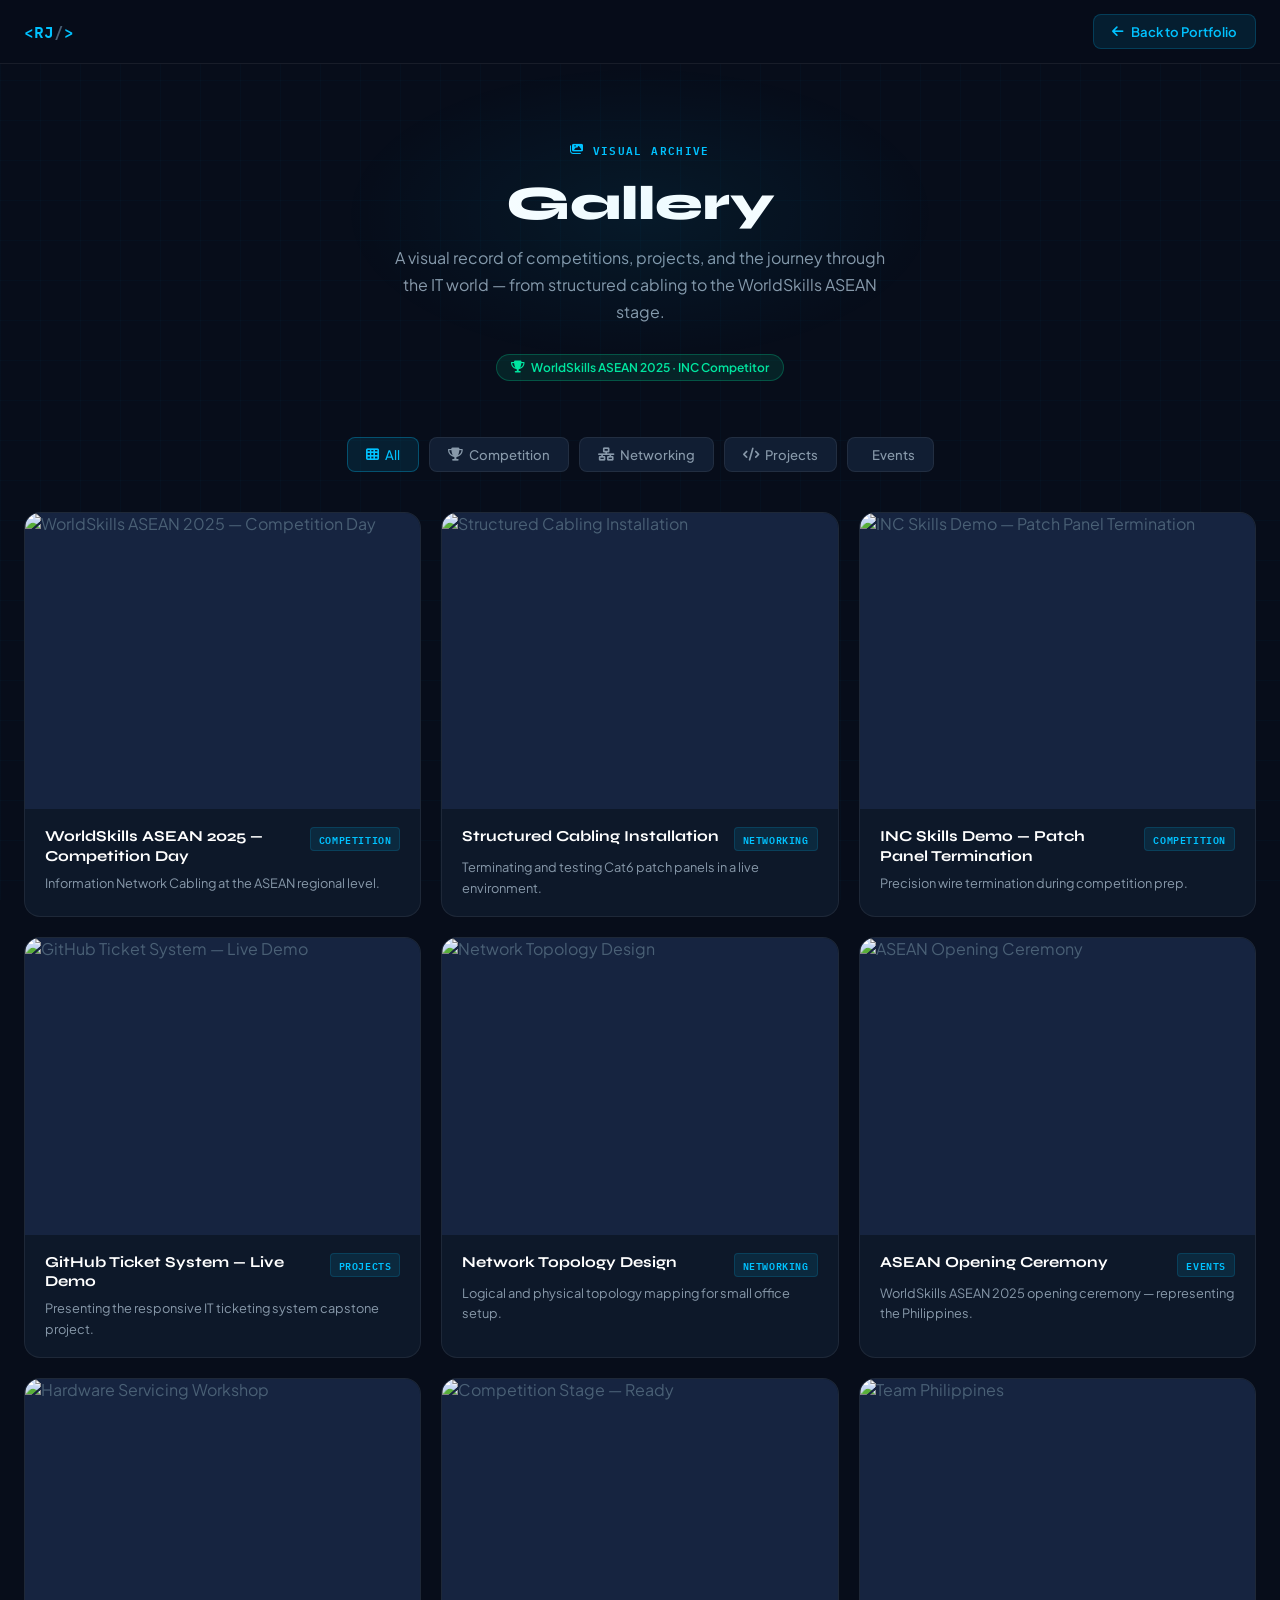
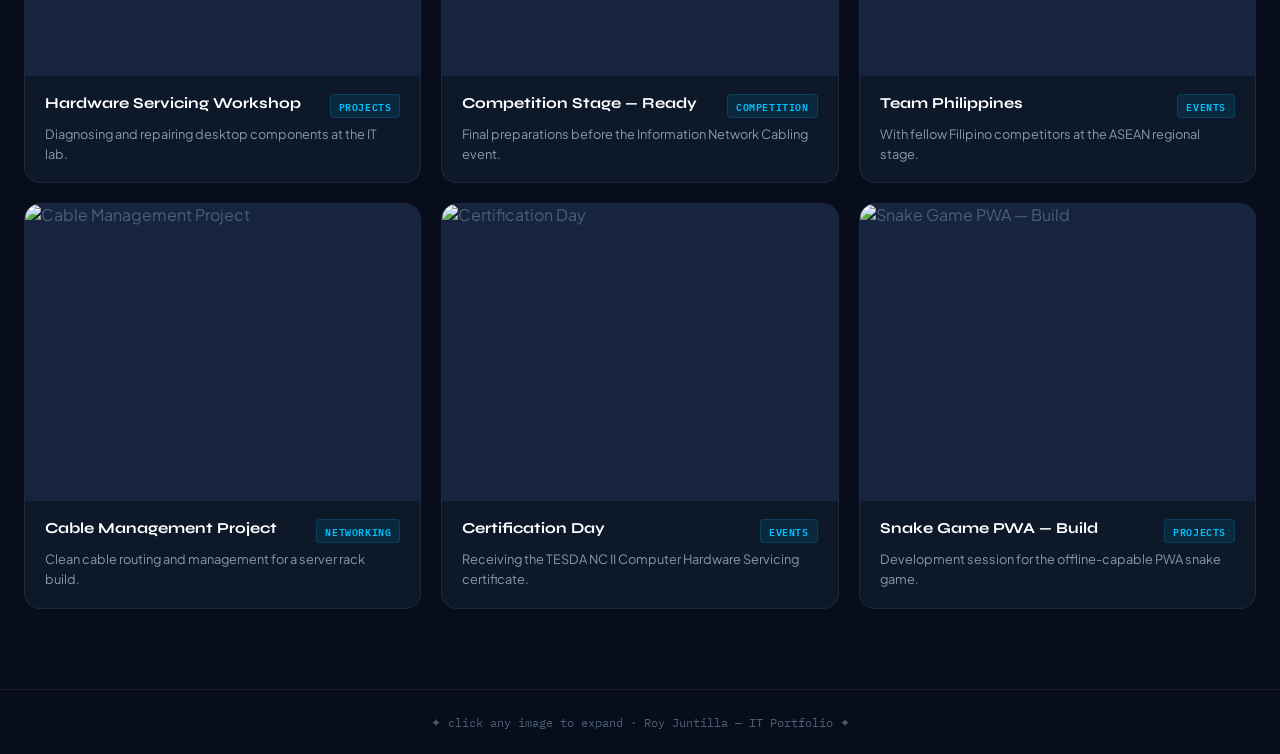
==== gallery.html @ 0a697041 "Add files via upload" ====
<!DOCTYPE html>
<html lang="en">
<head>
  <meta charset="UTF-8">
  <meta name="viewport" content="width=device-width, initial-scale=1.0">
  <title>RJ Space | Gallery — WorldSkills ASEAN 2025</title>
  <link rel="stylesheet" href="https://cdnjs.cloudflare.com/ajax/libs/font-awesome/6.5.1/css/all.min.css">
  <style>
    @import url('https://fonts.googleapis.com/css2?family=Syne:wght@400;600;700;800&family=IBM+Plex+Mono:wght@400;500;600&family=Plus+Jakarta+Sans:wght@300;400;500;600&display=swap');

    :root {
      --navy:      #070d1a;
      --navy-2:    #0d1829;
      --navy-3:    #111e33;
      --navy-4:    #162440;
      --border:    rgba(255,255,255,0.07);
      --border-md: rgba(255,255,255,0.12);
      --blue:      #00c2ff;
      --blue-dim:  rgba(0,194,255,0.1);
      --blue-glow: rgba(0,194,255,0.25);
      --green:     #00e5a0;
      --text:      #e2e8f0;
      --text-dim:  #8899aa;
      --text-muted:#4a6075;
      --white:     #ffffff;
    }

    *, *::before, *::after { margin:0; padding:0; box-sizing:border-box; }
    html { scroll-behavior:smooth; }
    body {
      font-family: 'Plus Jakarta Sans', sans-serif;
      background: var(--navy);
      color: var(--text);
      min-height: 100vh;
      overflow-x: hidden;
    }
    body::before {
      content:'';
      position:fixed; inset:0;
      background-image:
        linear-gradient(rgba(0,194,255,0.025) 1px, transparent 1px),
        linear-gradient(90deg, rgba(0,194,255,0.025) 1px, transparent 1px);
      background-size:40px 40px;
      pointer-events:none; z-index:0;
    }

    /* NAV */
    nav {
      position:sticky; top:0; z-index:100;
      background: rgba(7,13,26,0.9);
      backdrop-filter: blur(20px);
      border-bottom: 1px solid var(--border);
      padding: 0 24px;
      display: flex;
      align-items: center;
      justify-content: space-between;
      height: 64px;
    }
    .logo {
      font-family:'IBM Plex Mono',monospace;
      font-size:1rem; font-weight:600;
      color:var(--blue);
    }
    .back-btn {
      display:inline-flex; align-items:center; gap:8px;
      background:var(--blue-dim);
      border:1px solid rgba(0,194,255,0.2);
      color:var(--blue);
      padding:8px 18px;
      border-radius:8px;
      font-size:0.82rem; font-weight:600;
      cursor:pointer;
      transition:all 0.25s ease;
      font-family:'Plus Jakarta Sans',sans-serif;
    }
    .back-btn:hover { background:rgba(0,194,255,0.18); transform:translateX(-2px); }

    /* HERO BANNER */
    .gallery-hero {
      text-align:center;
      padding: 72px 24px 56px;
      position:relative;
      z-index:1;
    }
    .gallery-hero::before {
      content:'';
      position:absolute;
      top:0; left:50%; transform:translateX(-50%);
      width:600px; height:300px;
      background: radial-gradient(ellipse, rgba(0,194,255,0.07) 0%, transparent 70%);
      pointer-events:none;
    }
    .gallery-hero .eyebrow {
      font-family:'IBM Plex Mono',monospace;
      font-size:0.7rem; font-weight:600;
      letter-spacing:0.12em; text-transform:uppercase;
      color:var(--blue); margin-bottom:16px;
      display:inline-flex; align-items:center; gap:8px;
    }
    .gallery-hero h1 {
      font-family:'Syne',sans-serif;
      font-size:clamp(2rem,5vw,3rem);
      font-weight:800; color:var(--white);
      margin-bottom:12px;
    }
    .gallery-hero .sub {
      color:var(--text-dim); font-size:1rem;
      max-width:500px; margin:0 auto 28px;
      line-height:1.7;
    }
    .badge {
      display:inline-flex; align-items:center; gap:6px;
      padding:5px 14px; border-radius:20px;
      font-size:0.75rem; font-weight:600;
      background:rgba(0,229,160,0.1);
      color:var(--green);
      border:1px solid rgba(0,229,160,0.25);
    }

    /* FILTER BAR */
    .filter-bar {
      display:flex; justify-content:center;
      flex-wrap:wrap; gap:10px;
      padding:0 24px 40px;
      position:relative; z-index:1;
    }
    .filter-btn {
      background:var(--navy-3);
      border:1px solid var(--border);
      color:var(--text-dim);
      padding:8px 18px;
      border-radius:8px;
      font-size:0.82rem; font-weight:500;
      cursor:pointer;
      transition:all 0.25s ease;
      font-family:'Plus Jakarta Sans',sans-serif;
      display:flex; align-items:center; gap:6px;
    }
    .filter-btn:hover { border-color:var(--border-md); color:var(--text); transform:translateY(-1px); }
    .filter-btn.active {
      background:var(--blue-dim);
      border-color:rgba(0,194,255,0.3);
      color:var(--blue);
    }

    /* GRID */
    .gallery-wrap {
      max-width:1400px;
      margin:0 auto;
      padding:0 24px 80px;
      position:relative; z-index:1;
    }
    .gallery-grid {
      display:grid;
      grid-template-columns:repeat(auto-fill, minmax(300px, 1fr));
      gap:20px;
    }

    /* CARD */
    .gallery-card {
      background:var(--navy-2);
      border:1px solid var(--border);
      border-radius:16px;
      overflow:hidden;
      transition:all 0.3s cubic-bezier(0.4,0,0.2,1);
      cursor:pointer;
    }
    .gallery-card:hover {
      transform:translateY(-6px);
      border-color:var(--border-md);
      box-shadow:0 20px 40px rgba(0,0,0,0.4);
    }
    .card-img {
      aspect-ratio:4/3;
      overflow:hidden;
      background:var(--navy-4);
      display:flex; align-items:center; justify-content:center;
      color:var(--text-muted);
      position:relative;
    }
    .card-img img {
      width:100%; height:100%;
      object-fit:cover;
      display:block;
      transition:transform 0.5s ease, filter 0.4s ease;
    }
    .gallery-card:hover .card-img img {
      transform:scale(1.05);
      filter:brightness(1.05);
    }
    .card-overlay {
      position:absolute; inset:0;
      background:linear-gradient(0deg, rgba(7,13,26,0.7) 0%, transparent 50%);
      opacity:0;
      transition:opacity 0.3s ease;
      display:flex; align-items:flex-end;
      padding:16px;
    }
    .gallery-card:hover .card-overlay { opacity:1; }
    .overlay-expand {
      color:white; font-size:0.78rem; font-weight:600;
      display:flex; align-items:center; gap:6px;
      font-family:'IBM Plex Mono',monospace;
    }

    .card-body { padding:18px 20px; }
    .card-top {
      display:flex; justify-content:space-between;
      align-items:flex-start; gap:8px; margin-bottom:6px;
    }
    .card-title {
      font-family:'Syne',sans-serif;
      font-size:0.95rem; font-weight:700;
      color:var(--white); line-height:1.3;
    }
    .card-cat {
      font-family:'IBM Plex Mono',monospace;
      font-size:0.62rem; font-weight:600;
      text-transform:uppercase; letter-spacing:0.06em;
      background:var(--blue-dim);
      color:var(--blue);
      border:1px solid rgba(0,194,255,0.15);
      padding:2px 8px; border-radius:4px;
      white-space:nowrap; flex-shrink:0;
    }
    .card-desc {
      font-size:0.8rem; color:var(--text-dim);
      line-height:1.6;
    }

    /* LIGHTBOX */
    .lightbox {
      display:none; position:fixed; inset:0;
      background:rgba(4,8,16,0.96);
      backdrop-filter:blur(20px);
      z-index:1000;
      justify-content:center; align-items:center;
    }
    .lightbox.active { display:flex; animation:fadeIn 0.2s ease; }
    @keyframes fadeIn { from{opacity:0} to{opacity:1} }
    .lb-content {
      max-width:90vw; max-height:90vh;
      position:relative;
      border-radius:16px; overflow:hidden;
      box-shadow:0 40px 60px rgba(0,0,0,0.6);
    }
    .lb-content img {
      display:block; max-width:90vw; max-height:85vh;
      object-fit:contain; border-radius:16px;
    }
    .lb-close {
      position:absolute; top:14px; right:14px;
      width:36px; height:36px;
      background:rgba(0,0,0,0.6); backdrop-filter:blur(4px);
      border-radius:50%;
      display:flex; align-items:center; justify-content:center;
      color:white; font-size:1.2rem;
      cursor:pointer; transition:all 0.2s; border:none;
    }
    .lb-close:hover { background:rgba(0,0,0,0.9); transform:scale(1.05); }
    .lb-caption {
      position:absolute; bottom:0; left:0; right:0;
      background:linear-gradient(0deg, rgba(0,0,0,0.8), transparent);
      color:white; padding:16px 20px;
      font-size:0.85rem; text-align:center;
      font-weight:500;
    }

    /* EMPTY STATE */
    .empty-state {
      grid-column:1/-1;
      text-align:center;
      padding:60px 20px;
      color:var(--text-muted);
    }
    .empty-state i { font-size:2.5rem; margin-bottom:12px; display:block; color:var(--navy-4); }

    /* FOOTER */
    .gallery-footer {
      text-align:center;
      padding:24px;
      border-top:1px solid var(--border);
      color:var(--text-muted);
      font-size:0.78rem;
      font-family:'IBM Plex Mono',monospace;
    }

    @media(max-width:600px) {
      .gallery-hero { padding:48px 20px 36px; }
      .gallery-grid { grid-template-columns:1fr; }
    }
  </style>
</head>
<body>

  <nav>
    <span class="logo">&lt;RJ<span style="color:var(--text-muted);">/</span>&gt;</span>
    <button class="back-btn" id="backBtn"><i class="fas fa-arrow-left"></i> Back to Portfolio</button>
  </nav>

  <div class="gallery-hero">
    <div class="eyebrow"><i class="fas fa-images"></i> Visual Archive</div>
    <h1>Gallery</h1>
    <p class="sub">
      A visual record of competitions, projects, and the journey through
      the IT world — from structured cabling to the WorldSkills ASEAN stage.
    </p>
    <span class="badge"><i class="fas fa-trophy"></i> WorldSkills ASEAN 2025 · INC Competitor</span>
  </div>

  <div class="filter-bar" id="filterBar">
    <button class="filter-btn active" data-filter="all"><i class="fas fa-th"></i> All</button>
    <button class="filter-btn" data-filter="competition"><i class="fas fa-trophy"></i> Competition</button>
    <button class="filter-btn" data-filter="networking"><i class="fas fa-network-wired"></i> Networking</button>
    <button class="filter-btn" data-filter="projects"><i class="fas fa-code"></i> Projects</button>
    <button class="filter-btn" data-filter="events"><i class="fas fa-calendar-star"></i> Events</button>
  </div>

  <div class="gallery-wrap">
    <div class="gallery-grid" id="galleryGrid"></div>
  </div>

  <div class="gallery-footer">
    ✦ click any image to expand · Roy Juntilla — IT Portfolio ✦
  </div>

  <!-- Lightbox -->
  <div class="lightbox" id="lightbox">
    <div class="lb-content">
      <img id="lbImg" src="" alt="">
      <button class="lb-close" id="lbClose"><i class="fas fa-times"></i></button>
      <div class="lb-caption" id="lbCaption"></div>
    </div>
  </div>

  <script>
    // Gallery data — replace imageUrl values with your actual photo paths
    // e.g. "assets/images/worldskills1.jpg"
    const gallery = [
      { id:1, title:"WorldSkills ASEAN 2025 — Competition Day", category:"competition", desc:"Information Network Cabling at the ASEAN regional level.", imageUrl:"https://picsum.photos/id/1/600/450" },
      { id:2, title:"Structured Cabling Installation", category:"networking", desc:"Terminating and testing Cat6 patch panels in a live environment.", imageUrl:"https://picsum.photos/id/20/600/450" },
      { id:3, title:"INC Skills Demo — Patch Panel Termination", category:"competition", desc:"Precision wire termination during competition prep.", imageUrl:"https://picsum.photos/id/96/600/450" },
      { id:4, title:"GitHub Ticket System — Live Demo", category:"projects", desc:"Presenting the responsive IT ticketing system capstone project.", imageUrl:"https://picsum.photos/id/106/600/450" },
      { id:5, title:"Network Topology Design", category:"networking", desc:"Logical and physical topology mapping for small office setup.", imageUrl:"https://picsum.photos/id/29/600/450" },
      { id:6, title:"ASEAN Opening Ceremony", category:"events", desc:"WorldSkills ASEAN 2025 opening ceremony — representing the Philippines.", imageUrl:"https://picsum.photos/id/77/600/450" },
      { id:7, title:"Hardware Servicing Workshop", category:"projects", desc:"Diagnosing and repairing desktop components at the IT lab.", imageUrl:"https://picsum.photos/id/104/600/450" },
      { id:8, title:"Competition Stage — Ready", category:"competition", desc:"Final preparations before the Information Network Cabling event.", imageUrl:"https://picsum.photos/id/169/600/450" },
      { id:9, title:"Team Philippines", category:"events", desc:"With fellow Filipino competitors at the ASEAN regional stage.", imageUrl:"https://picsum.photos/id/64/600/450" },
      { id:10, title:"Cable Management Project", category:"networking", desc:"Clean cable routing and management for a server rack build.", imageUrl:"https://picsum.photos/id/15/600/450" },
      { id:11, title:"Certification Day", category:"events", desc:"Receiving the TESDA NC II Computer Hardware Servicing certificate.", imageUrl:"https://picsum.photos/id/83/600/450" },
      { id:12, title:"Snake Game PWA — Build", category:"projects", desc:"Development session for the offline-capable PWA snake game.", imageUrl:"https://picsum.photos/id/26/600/450" },
    ];

    const grid = document.getElementById('galleryGrid');
    const lightbox = document.getElementById('lightbox');
    const lbImg = document.getElementById('lbImg');
    const lbCaption = document.getElementById('lbCaption');
    const lbClose = document.getElementById('lbClose');

    function esc(s) { return s.replace(/[&<>]/g, m => ({'&':'&amp;','<':'&lt;','>':'&gt;'}[m]||m)); }

    function render(filter) {
      const items = filter === 'all' ? gallery : gallery.filter(i => i.category === filter);
      if (!items.length) {
        grid.innerHTML = `<div class="empty-state"><i class="fas fa-images"></i>No items in this category yet.</div>`;
        return;
      }
      grid.innerHTML = items.map(item => `
        <div class="gallery-card" data-img="${item.imageUrl}" data-title="${esc(item.title)}" data-desc="${esc(item.desc)}">
          <div class="card-img">
            <img src="${item.imageUrl}" alt="${esc(item.title)}" loading="lazy">
            <div class="card-overlay">
              <div class="overlay-expand"><i class="fas fa-expand-alt"></i> View Full</div>
            </div>
          </div>
          <div class="card-body">
            <div class="card-top">
              <div class="card-title">${esc(item.title)}</div>
              <div class="card-cat">${item.category}</div>
            </div>
            <div class="card-desc">${esc(item.desc)}</div>
          </div>
        </div>
      `).join('');

      grid.querySelectorAll('.gallery-card').forEach(card => {
        card.addEventListener('click', () => {
          lbImg.src = card.dataset.img;
          lbCaption.textContent = card.dataset.title + (card.dataset.desc ? ' — ' + card.dataset.desc : '');
          lightbox.classList.add('active');
          document.body.style.overflow = 'hidden';
        });
      });
    }

    // Filters
    document.getElementById('filterBar').addEventListener('click', e => {
      const btn = e.target.closest('.filter-btn');
      if (!btn) return;
      document.querySelectorAll('.filter-btn').forEach(b => b.classList.remove('active'));
      btn.classList.add('active');
      render(btn.dataset.filter);
    });

    // Lightbox close
    function closeLb() {
      lightbox.classList.remove('active');
      document.body.style.overflow = '';
      setTimeout(() => { lbImg.src = ''; }, 200);
    }
    lbClose.addEventListener('click', closeLb);
    lightbox.addEventListener('click', e => { if (e.target === lightbox) closeLb(); });
    document.addEventListener('keydown', e => { if (e.key === 'Escape') closeLb(); });

    // Back button
    document.getElementById('backBtn').addEventListener('click', () => {
      if (document.referrer) window.history.back();
      else window.location.href = 'homepage.html';
    });

    render('all');
  </script>
</body>
</html>
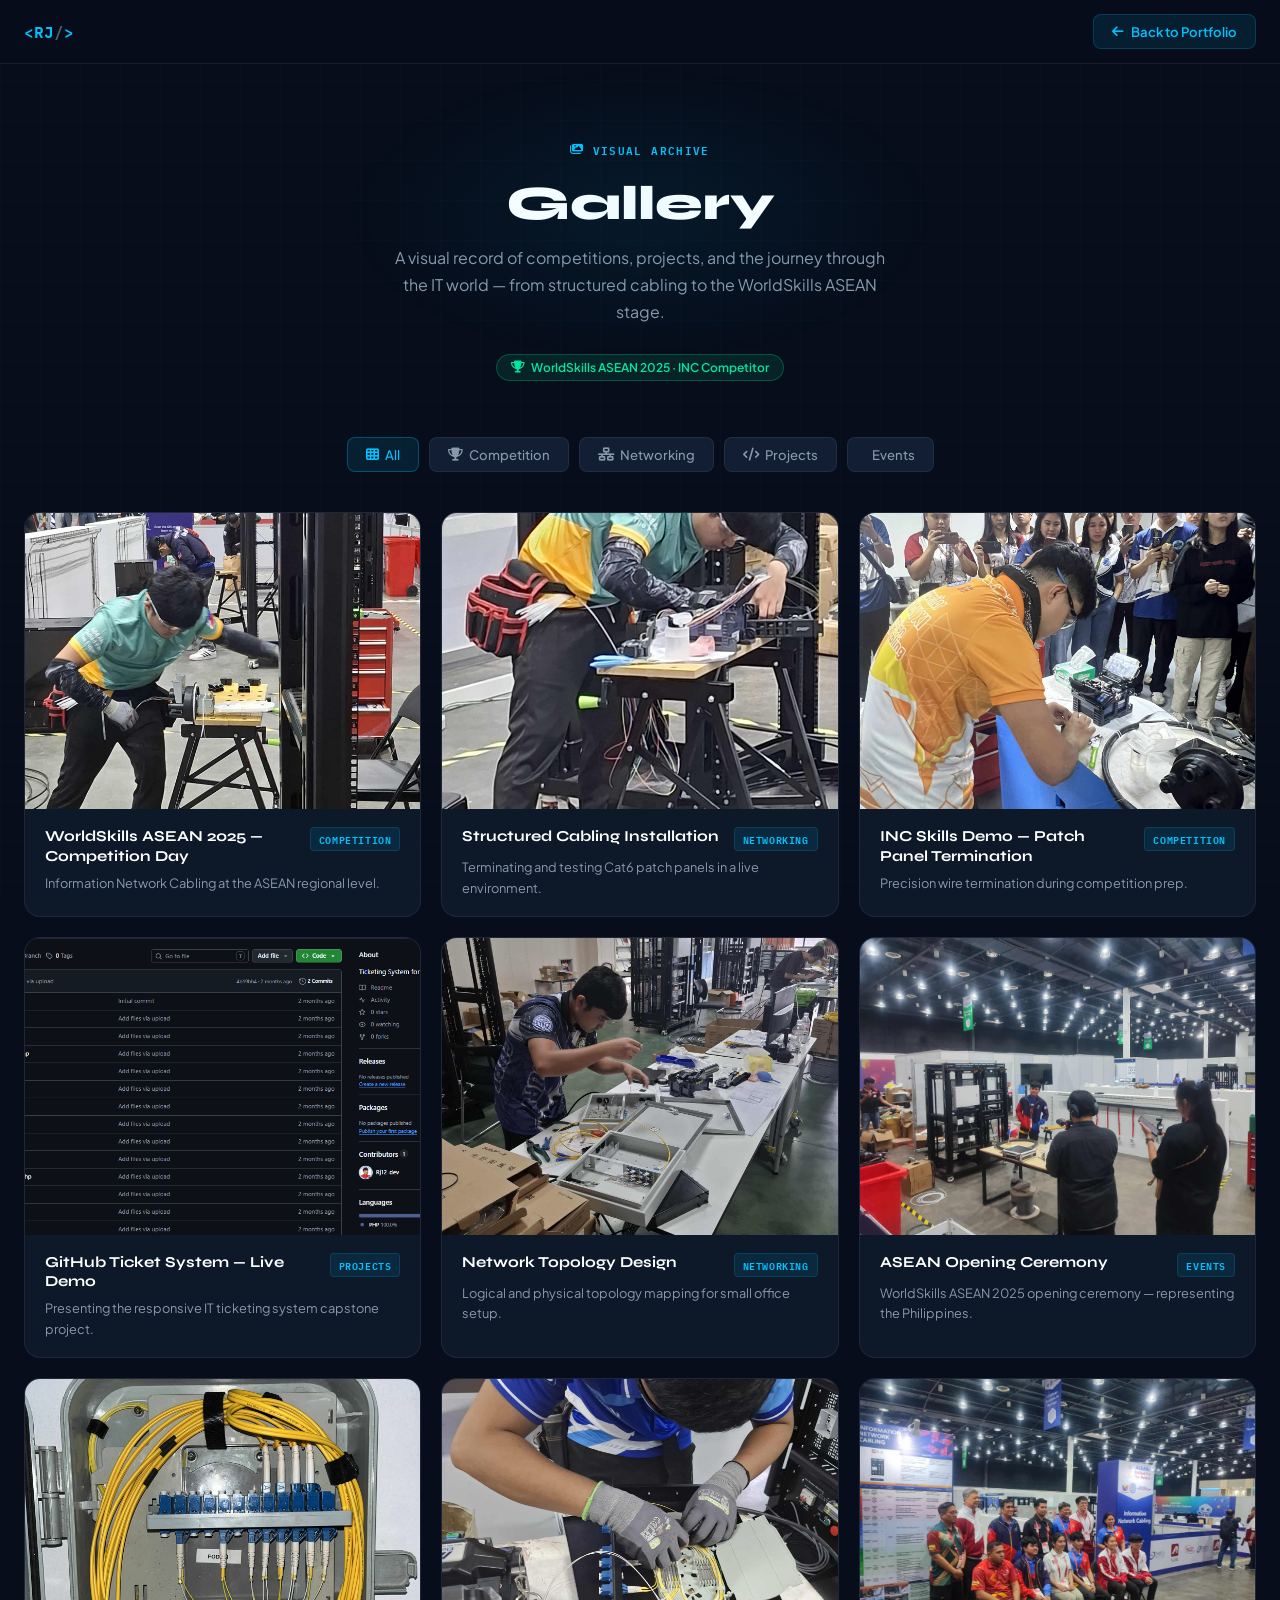
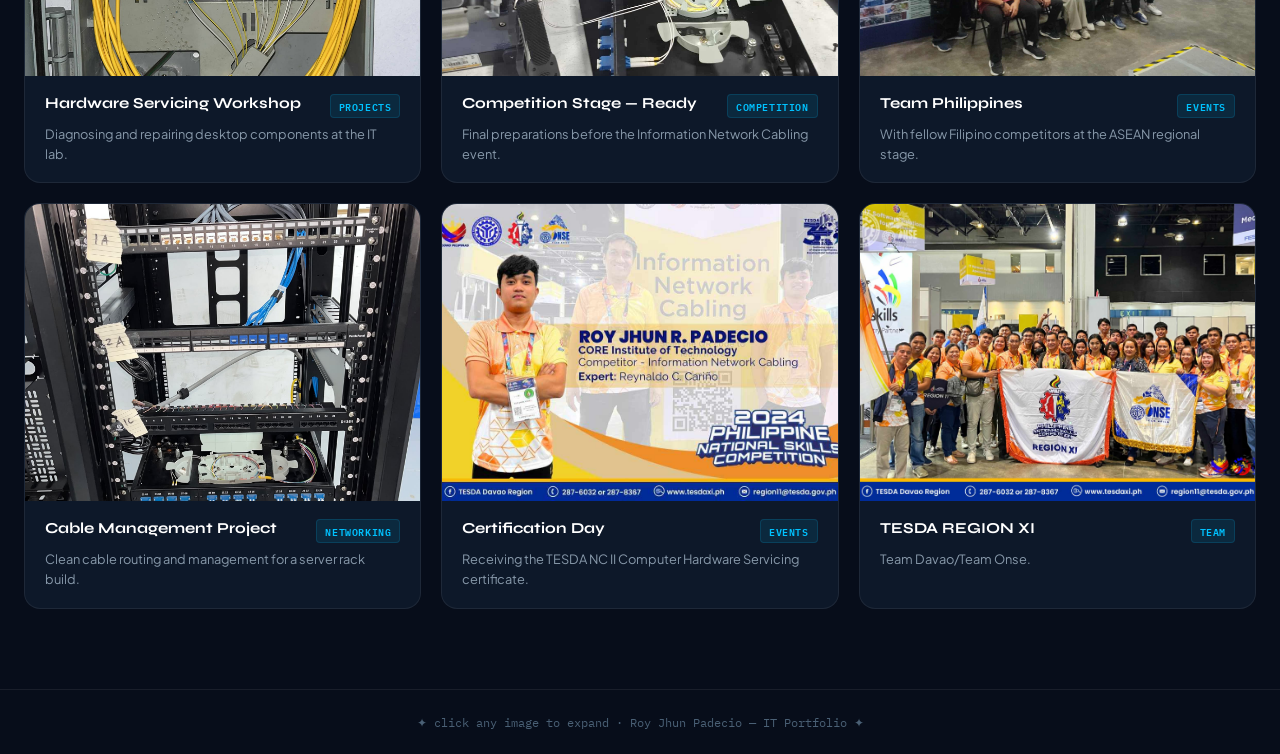
==== commit a183d6e8: "gallery.html" ====
--- a/gallery.html
+++ b/gallery.html
@@ -285,9 +285,24 @@
       font-family:'IBM Plex Mono',monospace;
     }
 
-    @media(max-width:600px) {
+    /* Keyboard focus */
+    *:focus-visible {
+      outline: 2px solid var(--blue);
+      outline-offset: 3px;
+      border-radius: 4px;
+    }
+
+    @media(max-width: 900px) {
+      .gallery-grid { grid-template-columns: repeat(2, 1fr); gap: 16px; }
+    }
+    @media(max-width: 600px) {
       .gallery-hero { padding:48px 20px 36px; }
-      .gallery-grid { grid-template-columns:1fr; }
+      .gallery-grid { grid-template-columns: 1fr; gap: 14px; }
+      .gallery-wrap { padding: 0 16px 60px; }
+      .filter-bar { padding: 0 16px 28px; gap: 8px; }
+      .filter-btn { padding: 8px 14px; font-size: 0.78rem; min-height: 40px; }
+      nav { padding: 0 16px; }
+      .gallery-hero h1 { font-size: clamp(1.6rem, 8vw, 2.4rem); }
     }
   </style>
 </head>
@@ -321,7 +336,7 @@
   </div>
 
   <div class="gallery-footer">
-    ✦ click any image to expand · Roy Juntilla — IT Portfolio ✦
+    ✦ click any image to expand · Roy Jhun Padecio — IT Portfolio ✦
   </div>
 
   <!-- Lightbox -->
@@ -337,18 +352,18 @@
     // Gallery data — replace imageUrl values with your actual photo paths
     // e.g. "assets/images/worldskills1.jpg"
     const gallery = [
-      { id:1, title:"WorldSkills ASEAN 2025 — Competition Day", category:"competition", desc:"Information Network Cabling at the ASEAN regional level.", imageUrl:"https://picsum.photos/id/1/600/450" },
-      { id:2, title:"Structured Cabling Installation", category:"networking", desc:"Terminating and testing Cat6 patch panels in a live environment.", imageUrl:"https://picsum.photos/id/20/600/450" },
-      { id:3, title:"INC Skills Demo — Patch Panel Termination", category:"competition", desc:"Precision wire termination during competition prep.", imageUrl:"https://picsum.photos/id/96/600/450" },
-      { id:4, title:"GitHub Ticket System — Live Demo", category:"projects", desc:"Presenting the responsive IT ticketing system capstone project.", imageUrl:"https://picsum.photos/id/106/600/450" },
-      { id:5, title:"Network Topology Design", category:"networking", desc:"Logical and physical topology mapping for small office setup.", imageUrl:"https://picsum.photos/id/29/600/450" },
-      { id:6, title:"ASEAN Opening Ceremony", category:"events", desc:"WorldSkills ASEAN 2025 opening ceremony — representing the Philippines.", imageUrl:"https://picsum.photos/id/77/600/450" },
-      { id:7, title:"Hardware Servicing Workshop", category:"projects", desc:"Diagnosing and repairing desktop components at the IT lab.", imageUrl:"https://picsum.photos/id/104/600/450" },
-      { id:8, title:"Competition Stage — Ready", category:"competition", desc:"Final preparations before the Information Network Cabling event.", imageUrl:"https://picsum.photos/id/169/600/450" },
-      { id:9, title:"Team Philippines", category:"events", desc:"With fellow Filipino competitors at the ASEAN regional stage.", imageUrl:"https://picsum.photos/id/64/600/450" },
-      { id:10, title:"Cable Management Project", category:"networking", desc:"Clean cable routing and management for a server rack build.", imageUrl:"https://picsum.photos/id/15/600/450" },
-      { id:11, title:"Certification Day", category:"events", desc:"Receiving the TESDA NC II Computer Hardware Servicing certificate.", imageUrl:"https://picsum.photos/id/83/600/450" },
-      { id:12, title:"Snake Game PWA — Build", category:"projects", desc:"Development session for the offline-capable PWA snake game.", imageUrl:"https://picsum.photos/id/26/600/450" },
+      { id:1, title:"WorldSkills ASEAN 2025 — Competition Day", category:"competition", desc:"Information Network Cabling at the ASEAN regional level.", imageUrl:"assets/images/comp1.jpg" },
+      { id:2, title:"Structured Cabling Installation", category:"networking", desc:"Terminating and testing Cat6 patch panels in a live environment.", imageUrl:"assets/images/comp2.jpg" },
+      { id:3, title:"INC Skills Demo — Patch Panel Termination", category:"competition", desc:"Precision wire termination during competition prep.", imageUrl:"assets/images/comp6.jpg" },
+      { id:4, title:"GitHub Ticket System — Live Demo", category:"projects", desc:"Presenting the responsive IT ticketing system capstone project.", imageUrl:"assets/images/git1.png" },
+      { id:5, title:"Network Topology Design", category:"networking", desc:"Logical and physical topology mapping for small office setup.", imageUrl:"assets/images/comp5.jpg" },
+      { id:6, title:"ASEAN Opening Ceremony", category:"events", desc:"WorldSkills ASEAN 2025 opening ceremony — representing the Philippines.", imageUrl:"assets/images/open1.jpg" },
+      { id:7, title:"Hardware Servicing Workshop", category:"projects", desc:"Diagnosing and repairing desktop components at the IT lab.", imageUrl:"assets/images/comp7.jpg" },
+      { id:8, title:"Competition Stage — Ready", category:"competition", desc:"Final preparations before the Information Network Cabling event.", imageUrl:"assets/images/comp8.jpg" },
+      { id:9, title:"Team Philippines", category:"events", desc:"With fellow Filipino competitors at the ASEAN regional stage.", imageUrl:"assets/images/comp9.jpg" },
+      { id:10, title:"Cable Management Project", category:"networking", desc:"Clean cable routing and management for a server rack build.", imageUrl:"assets/images/rack1.jpg" },
+      { id:11, title:"Certification Day", category:"events", desc:"Receiving the TESDA NC II Computer Hardware Servicing certificate.", imageUrl:"assets/images/cert.jpg" },
+      { id:12, title:"TESDA REGION XI ", category:"TEAM", desc:"Team Davao/Team Onse.", imageUrl:"assets/images/dvo.jpg" },
     ];
 
     const grid = document.getElementById('galleryGrid');
@@ -414,8 +429,7 @@
 
     // Back button
     document.getElementById('backBtn').addEventListener('click', () => {
-      if (document.referrer) window.history.back();
-      else window.location.href = 'homepage.html';
+      window.location.href = 'index.html';
     });
 
     render('all');
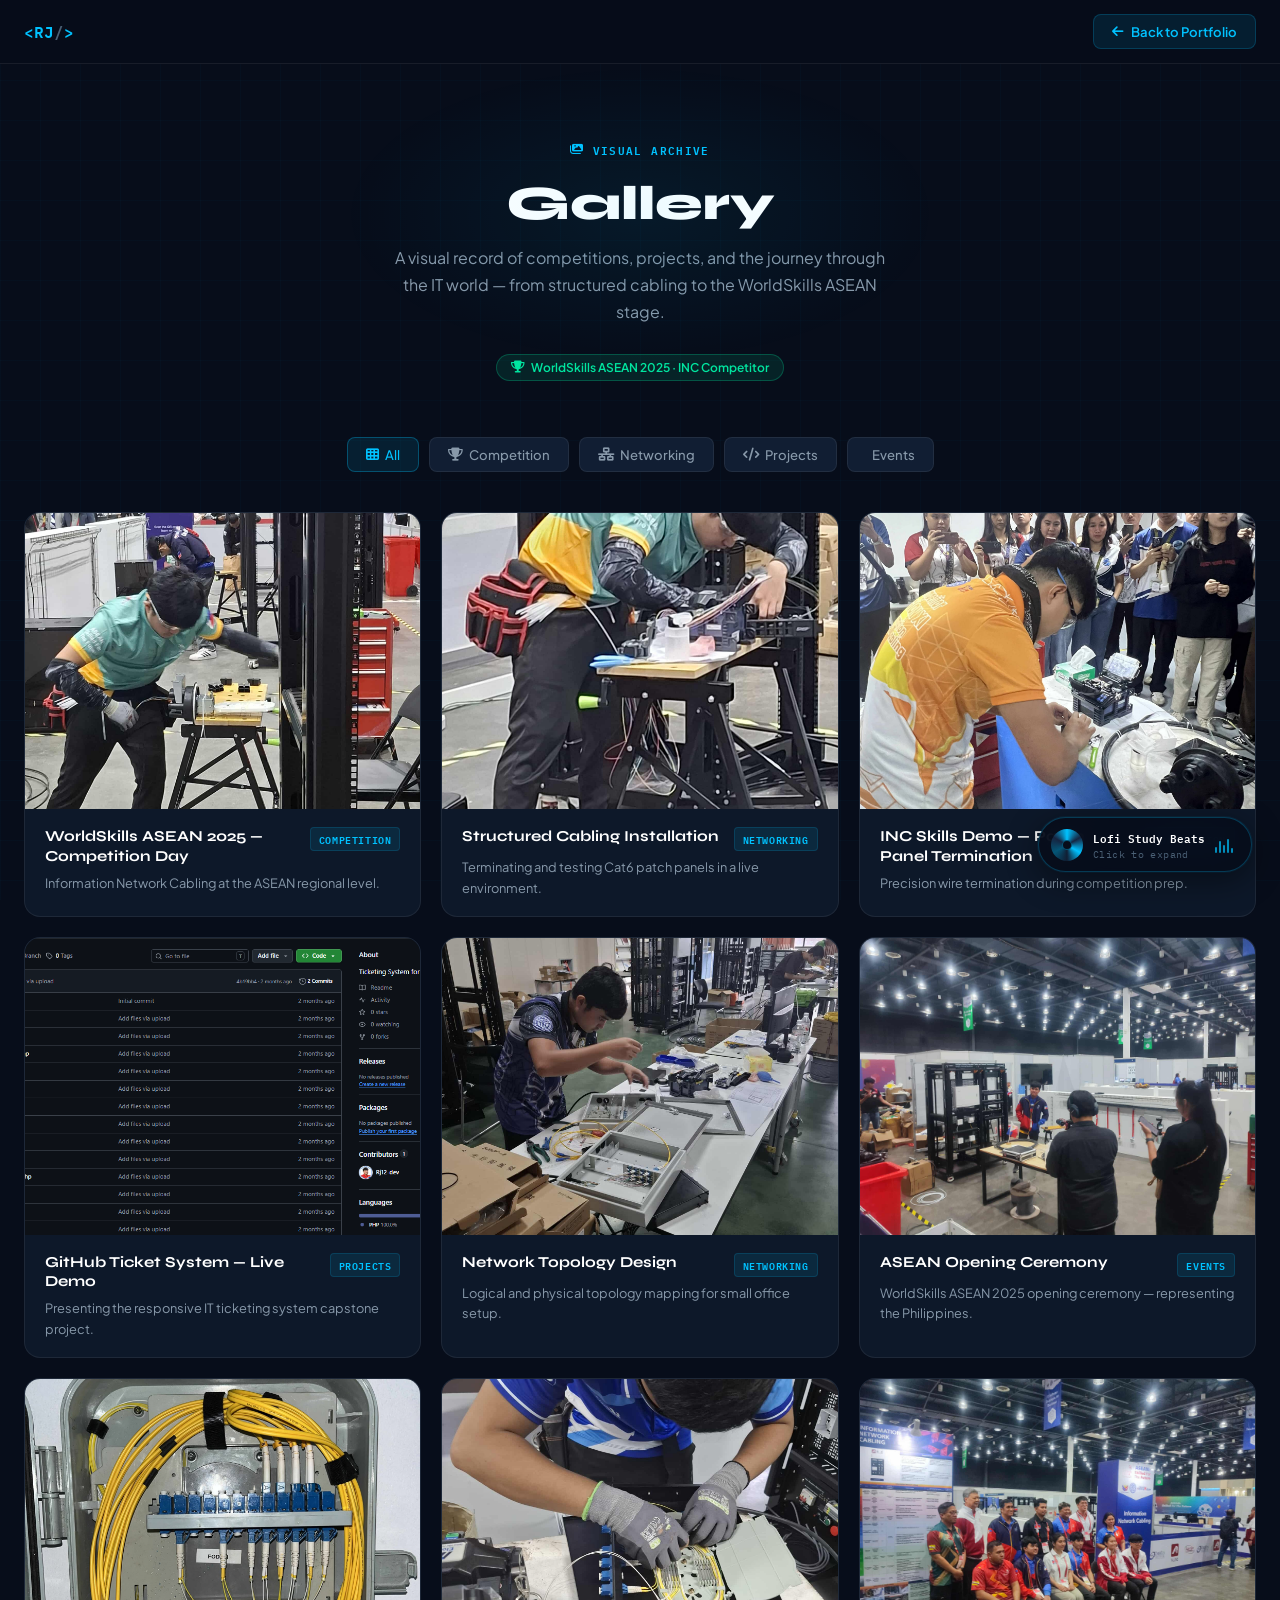
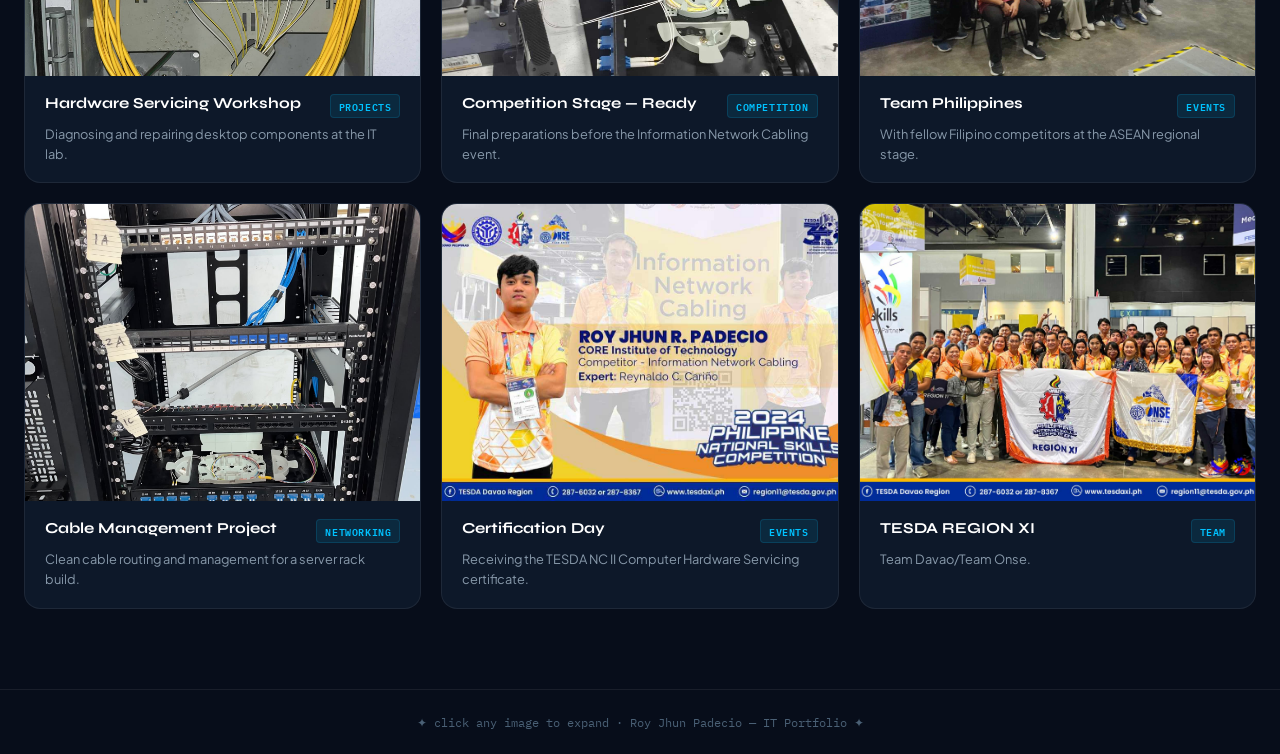
==== commit 7d0da454: "gallery.html" ====
--- a/gallery.html
+++ b/gallery.html
@@ -434,5 +434,140 @@
 
     render('all');
   </script>
+
+  <!-- ===== MUSIC PLAYER ===== -->
+  <style>
+    #music-player{position:fixed;bottom:28px;right:28px;z-index:9000;display:flex;flex-direction:column;align-items:flex-end;gap:10px;font-family:'IBM Plex Mono',monospace;}
+    #music-pill{display:flex;align-items:center;gap:10px;background:rgba(7,13,26,0.92);border:1px solid rgba(0,194,255,0.25);border-radius:50px;padding:10px 18px 10px 12px;backdrop-filter:blur(18px) saturate(180%);box-shadow:0 8px 32px rgba(0,0,0,0.45),0 0 0 1px rgba(0,194,255,0.08);cursor:pointer;transition:all 0.3s cubic-bezier(0.4,0,0.2,1);user-select:none;}
+    #music-pill:hover{border-color:rgba(0,194,255,0.5);box-shadow:0 12px 40px rgba(0,0,0,0.5),0 0 20px rgba(0,194,255,0.15);transform:translateY(-2px);}
+    .music-icon{width:32px;height:32px;border-radius:50%;background:conic-gradient(#00c2ff 0deg,#162440 60deg,#00c2ff 120deg,#111e33 180deg,rgba(0,194,255,0.4) 240deg,#162440 300deg,#00c2ff 360deg);display:flex;align-items:center;justify-content:center;flex-shrink:0;position:relative;}
+    .music-icon::after{content:'';width:10px;height:10px;border-radius:50%;background:#070d1a;border:1.5px solid rgba(0,194,255,0.4);position:absolute;}
+    .music-icon.spinning{animation:vinyl-spin 4s linear infinite;}
+    @keyframes vinyl-spin{from{transform:rotate(0deg)}to{transform:rotate(360deg)}}
+    .music-pill-info{display:flex;flex-direction:column;gap:1px;min-width:110px;}
+    .music-pill-title{font-size:0.7rem;font-weight:600;color:#fff;white-space:nowrap;overflow:hidden;text-overflow:ellipsis;max-width:140px;}
+    .music-pill-sub{font-size:0.6rem;color:#4a6075;letter-spacing:0.04em;}
+    .music-wave{display:flex;align-items:flex-end;gap:2px;height:16px;}
+    .music-wave span{width:2px;border-radius:2px;background:#00c2ff;opacity:0.7;animation:wave-bar 1.2s ease-in-out infinite;}
+    .music-wave span:nth-child(1){height:6px;animation-delay:0s}.music-wave span:nth-child(2){height:12px;animation-delay:0.15s}.music-wave span:nth-child(3){height:8px;animation-delay:0.3s}.music-wave span:nth-child(4){height:14px;animation-delay:0.1s}.music-wave span:nth-child(5){height:5px;animation-delay:0.25s}
+    .music-wave.paused span{animation-play-state:paused;opacity:0.3;}
+    @keyframes wave-bar{0%,100%{transform:scaleY(0.4)}50%{transform:scaleY(1)}}
+    #music-panel{background:rgba(7,13,26,0.96);border:1px solid rgba(0,194,255,0.2);border-radius:18px;padding:18px 20px;width:280px;backdrop-filter:blur(24px) saturate(200%);box-shadow:0 20px 60px rgba(0,0,0,0.55);display:none;flex-direction:column;gap:14px;animation:panelSlideUp 0.25s cubic-bezier(0.34,1.56,0.64,1);}
+    #music-panel.open{display:flex;}
+    @keyframes panelSlideUp{from{opacity:0;transform:translateY(12px) scale(0.96)}to{opacity:1;transform:translateY(0) scale(1)}}
+    .mp-header{display:flex;align-items:center;justify-content:space-between;}
+    .mp-label{font-size:0.6rem;font-weight:600;color:#4a6075;letter-spacing:0.12em;text-transform:uppercase;}
+    .mp-close-btn{width:22px;height:22px;border-radius:6px;background:#162440;border:1px solid rgba(255,255,255,0.07);color:#8899aa;font-size:0.65rem;cursor:pointer;display:flex;align-items:center;justify-content:center;transition:all 0.2s ease;}
+    .mp-close-btn:hover{background:rgba(255,80,80,0.15);color:#ff6b6b;border-color:rgba(255,80,80,0.3);}
+    .mp-track{display:flex;align-items:center;gap:12px;}
+    .mp-vinyl{width:44px;height:44px;border-radius:50%;background:conic-gradient(#00c2ff 0deg,#162440 60deg,rgba(0,194,255,0.5) 120deg,#111e33 180deg,rgba(0,194,255,0.3) 240deg,#162440 300deg,#00c2ff 360deg);display:flex;align-items:center;justify-content:center;flex-shrink:0;box-shadow:0 0 18px rgba(0,194,255,0.2);}
+    .mp-vinyl::after{content:'';width:14px;height:14px;border-radius:50%;background:#070d1a;border:2px solid rgba(0,194,255,0.35);}
+    .mp-vinyl.spinning{animation:vinyl-spin 4s linear infinite;}
+    .mp-info{flex:1;min-width:0;}
+    .mp-title{font-size:0.82rem;font-weight:600;color:#fff;white-space:nowrap;overflow:hidden;text-overflow:ellipsis;margin-bottom:2px;}
+    .mp-artist{font-size:0.65rem;color:#4a6075;letter-spacing:0.04em;}
+    .mp-progress-wrap{display:flex;flex-direction:column;gap:6px;}
+    .mp-progress-bar{position:relative;height:4px;background:#162440;border-radius:4px;cursor:pointer;overflow:hidden;}
+    .mp-progress-fill{height:100%;background:linear-gradient(90deg,#00c2ff,rgba(0,194,255,0.6));border-radius:4px;width:0%;transition:width 0.5s linear;pointer-events:none;}
+    .mp-times{display:flex;justify-content:space-between;font-size:0.6rem;color:#4a6075;}
+    .mp-controls{display:flex;align-items:center;justify-content:center;gap:8px;}
+    .mp-btn{width:34px;height:34px;border-radius:8px;background:#162440;border:1px solid rgba(255,255,255,0.07);color:#8899aa;font-size:0.85rem;cursor:pointer;display:flex;align-items:center;justify-content:center;transition:all 0.2s ease;flex-shrink:0;}
+    .mp-btn:hover{color:#00c2ff;border-color:rgba(0,194,255,0.3);background:rgba(0,194,255,0.12);}
+    .mp-btn.play-pause{width:42px;height:42px;background:#00c2ff;color:#070d1a;border-color:#00c2ff;font-size:1rem;box-shadow:0 0 16px rgba(0,194,255,0.25);}
+    .mp-btn.play-pause:hover{transform:scale(1.05);box-shadow:0 0 24px rgba(0,194,255,0.45);}
+    .mp-volume-row{display:flex;align-items:center;gap:10px;}
+    .mp-vol-icon{color:#4a6075;font-size:0.75rem;flex-shrink:0;}
+    .mp-volume-slider{flex:1;-webkit-appearance:none;appearance:none;height:3px;border-radius:3px;background:#162440;outline:none;cursor:pointer;}
+    .mp-volume-slider::-webkit-slider-thumb{-webkit-appearance:none;width:12px;height:12px;border-radius:50%;background:#00c2ff;cursor:pointer;box-shadow:0 0 6px rgba(0,194,255,0.25);}
+    @media(max-width:480px){#music-player{bottom:16px;right:16px;}#music-panel{width:calc(100vw - 32px);}}
+  </style>
+
+  <div id="music-player">
+    <div id="music-panel">
+      <div class="mp-header">
+        <span class="mp-label"><i class="fas fa-music"></i> &nbsp;Now Playing</span>
+        <button class="mp-close-btn" id="mpCollapseBtn" title="Minimize"><i class="fas fa-chevron-down"></i></button>
+      </div>
+      <div class="mp-track">
+        <div class="mp-vinyl" id="mpVinylLarge"></div>
+        <div class="mp-info">
+          <div class="mp-title">Lofi Study Beats</div>
+          <div class="mp-artist">Ambient · Background</div>
+        </div>
+      </div>
+      <div class="mp-progress-wrap">
+        <div class="mp-progress-bar" id="mpProgressBar">
+          <div class="mp-progress-fill" id="mpProgressFill"></div>
+        </div>
+        <div class="mp-times">
+          <span id="mpCurrent">0:00</span>
+          <span id="mpDuration">--:--</span>
+        </div>
+      </div>
+      <div class="mp-controls">
+        <button class="mp-btn" id="mpMuteBtn" title="Mute"><i class="fas fa-volume-up"></i></button>
+        <button class="mp-btn play-pause" id="mpPlayBtn" title="Play / Pause"><i class="fas fa-play"></i></button>
+        <button class="mp-btn" id="mpLoopBtn" title="Loop"><i class="fas fa-redo"></i></button>
+      </div>
+      <div class="mp-volume-row">
+        <i class="fas fa-volume-down mp-vol-icon"></i>
+        <input type="range" class="mp-volume-slider" id="mpVolume" min="0" max="1" step="0.01" value="0.4">
+        <i class="fas fa-volume-up mp-vol-icon"></i>
+      </div>
+    </div>
+    <div id="music-pill" title="Open music player">
+      <div class="music-icon" id="mpPillVinyl"></div>
+      <div class="music-pill-info">
+        <div class="music-pill-title">Lofi Study Beats</div>
+        <div class="music-pill-sub">Click to expand</div>
+      </div>
+      <div class="music-wave" id="mpWave">
+        <span></span><span></span><span></span><span></span><span></span>
+      </div>
+    </div>
+  </div>
+
+  <audio id="bgMusic" loop preload="none">
+    <source src="https://cdn.pixabay.com/audio/2022/05/27/audio_1808fbf07a.mp3" type="audio/mpeg">
+  </audio>
+
+  <script>
+    (function(){
+      const audio=document.getElementById('bgMusic'),
+            mpPlayBtn=document.getElementById('mpPlayBtn'),
+            mpMuteBtn=document.getElementById('mpMuteBtn'),
+            mpLoopBtn=document.getElementById('mpLoopBtn'),
+            mpVolume=document.getElementById('mpVolume'),
+            mpProgressFill=document.getElementById('mpProgressFill'),
+            mpProgressBar=document.getElementById('mpProgressBar'),
+            mpCurrent=document.getElementById('mpCurrent'),
+            mpDuration=document.getElementById('mpDuration'),
+            mpVinylLarge=document.getElementById('mpVinylLarge'),
+            mpPillVinyl=document.getElementById('mpPillVinyl'),
+            mpWave=document.getElementById('mpWave'),
+            mpPanel=document.getElementById('music-panel'),
+            mpPill=document.getElementById('music-pill'),
+            mpCollapseBtn=document.getElementById('mpCollapseBtn');
+      let isPlaying=false,isMuted=false;
+      audio.volume=parseFloat(mpVolume.value);
+      function fmt(s){if(isNaN(s))return'--:--';return Math.floor(s/60)+':'+String(Math.floor(s%60)).padStart(2,'0');}
+      function setPlayState(p){
+        isPlaying=p;
+        mpPlayBtn.innerHTML=`<i class="fas fa-${p?'pause':'play'}"></i>`;
+        [mpVinylLarge,mpPillVinyl].forEach(v=>v.classList.toggle('spinning',p));
+        mpWave.classList.toggle('paused',!p);
+      }
+      mpPlayBtn.addEventListener('click',()=>{isPlaying?(audio.pause(),setPlayState(false)):audio.play().then(()=>setPlayState(true)).catch(()=>{});});
+      mpPill.addEventListener('click',()=>{mpPanel.classList.add('open');mpPill.style.display='none';if(!isPlaying)audio.play().then(()=>setPlayState(true)).catch(()=>{});});
+      mpCollapseBtn.addEventListener('click',()=>{mpPanel.classList.remove('open');mpPill.style.display='flex';});
+      mpMuteBtn.addEventListener('click',()=>{isMuted=!isMuted;audio.muted=isMuted;mpMuteBtn.innerHTML=`<i class="fas fa-volume-${isMuted?'mute':'up'}"></i>`;mpMuteBtn.style.color=isMuted?'#ff7c3b':'';});
+      mpLoopBtn.addEventListener('click',()=>{audio.loop=!audio.loop;mpLoopBtn.style.color=audio.loop?'#00c2ff':'';mpLoopBtn.style.borderColor=audio.loop?'rgba(0,194,255,0.3)':'';});
+      mpLoopBtn.style.color='#00c2ff';mpLoopBtn.style.borderColor='rgba(0,194,255,0.3)';
+      mpVolume.addEventListener('input',()=>{audio.volume=parseFloat(mpVolume.value);});
+      audio.addEventListener('timeupdate',()=>{if(!audio.duration)return;mpProgressFill.style.width=(audio.currentTime/audio.duration*100)+'%';mpCurrent.textContent=fmt(audio.currentTime);});
+      audio.addEventListener('loadedmetadata',()=>{mpDuration.textContent=fmt(audio.duration);});
+      mpProgressBar.addEventListener('click',e=>{if(!audio.duration)return;const r=mpProgressBar.getBoundingClientRect();audio.currentTime=((e.clientX-r.left)/r.width)*audio.duration;});
+    })();
+  </script>
 </body>
 </html>
